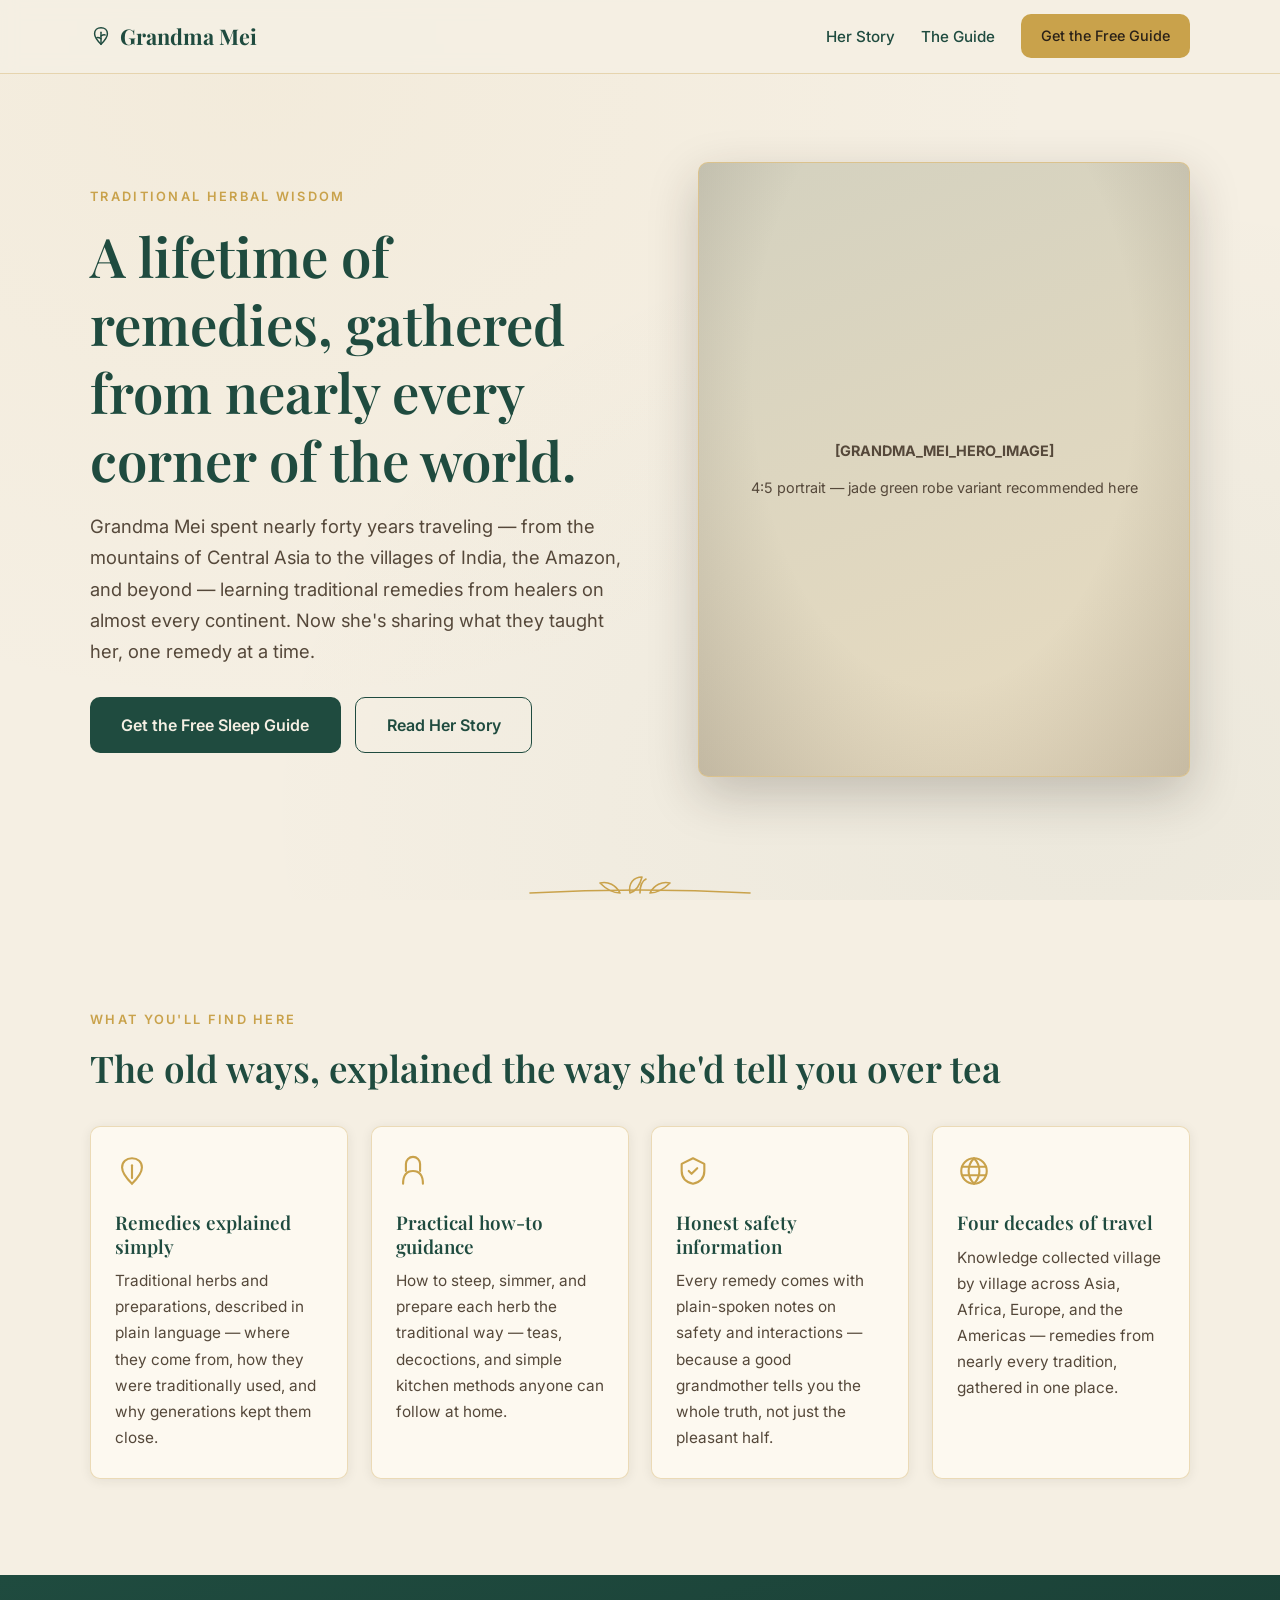
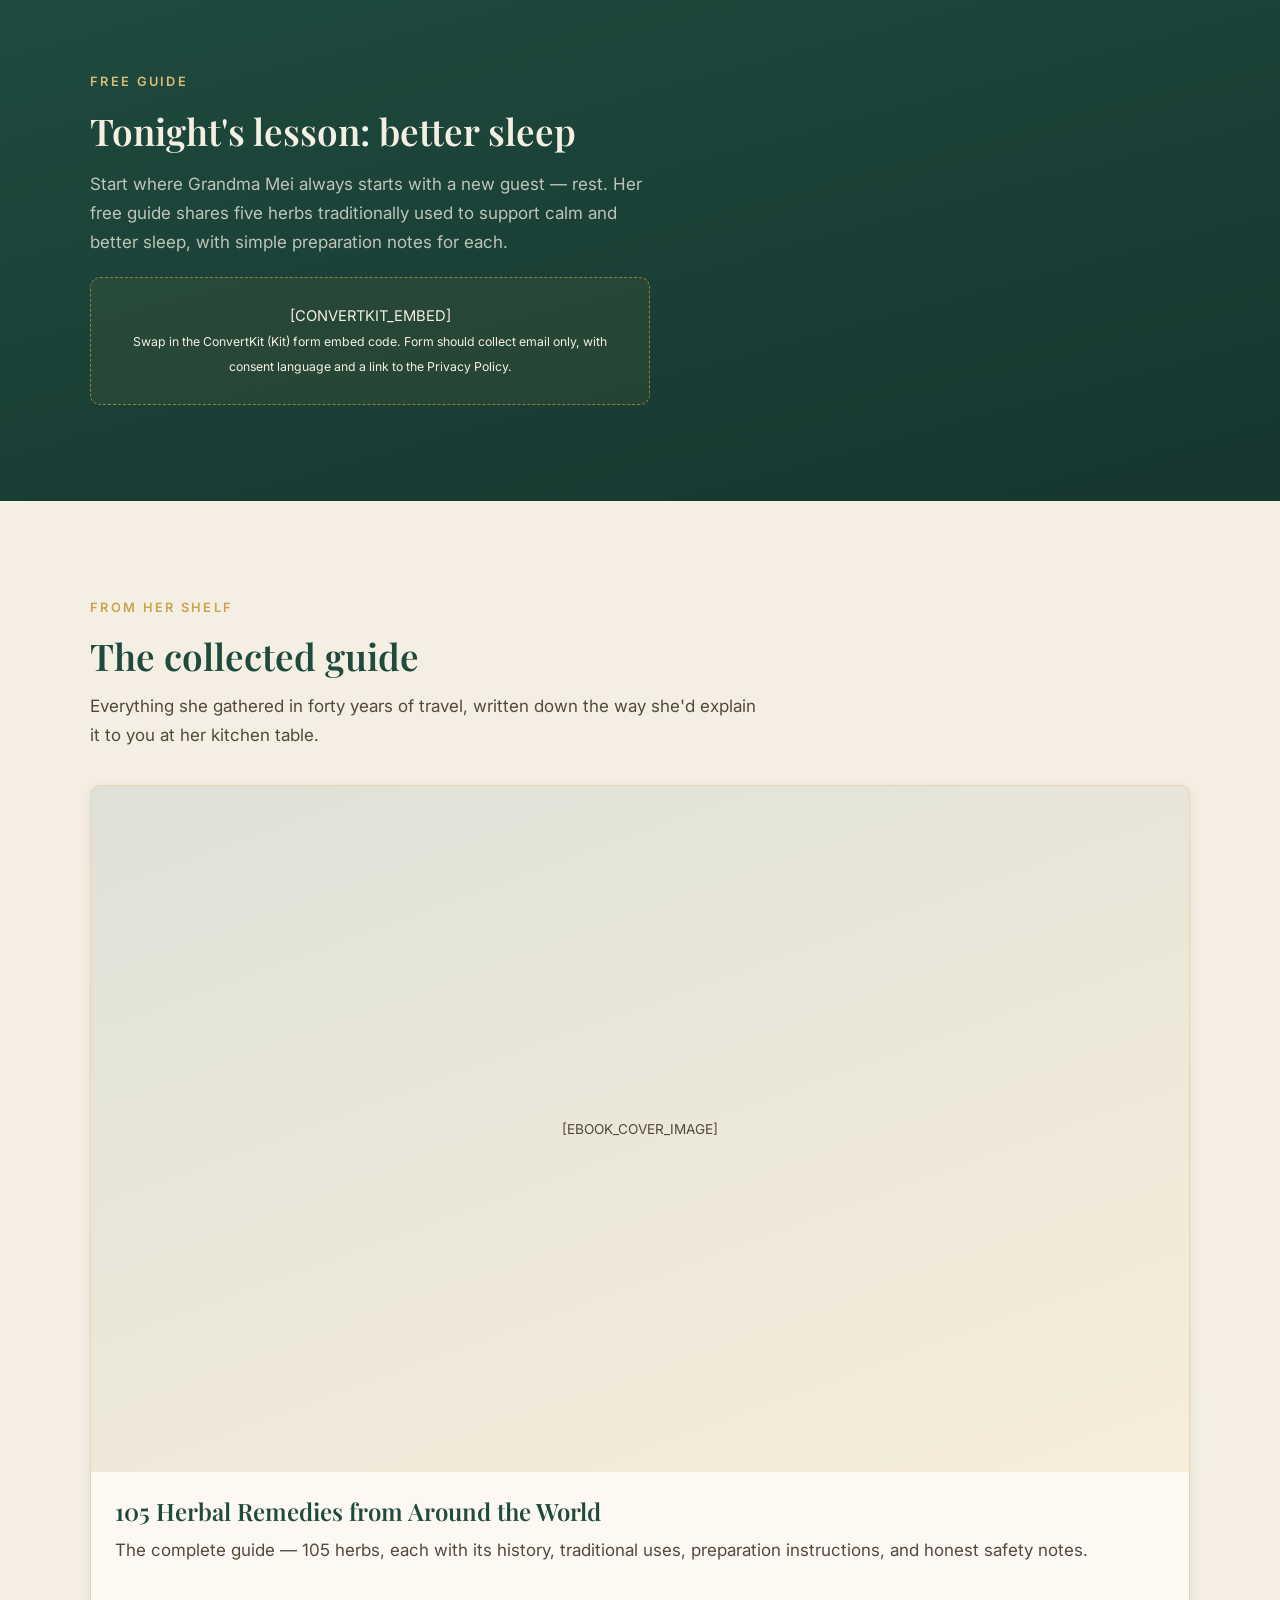
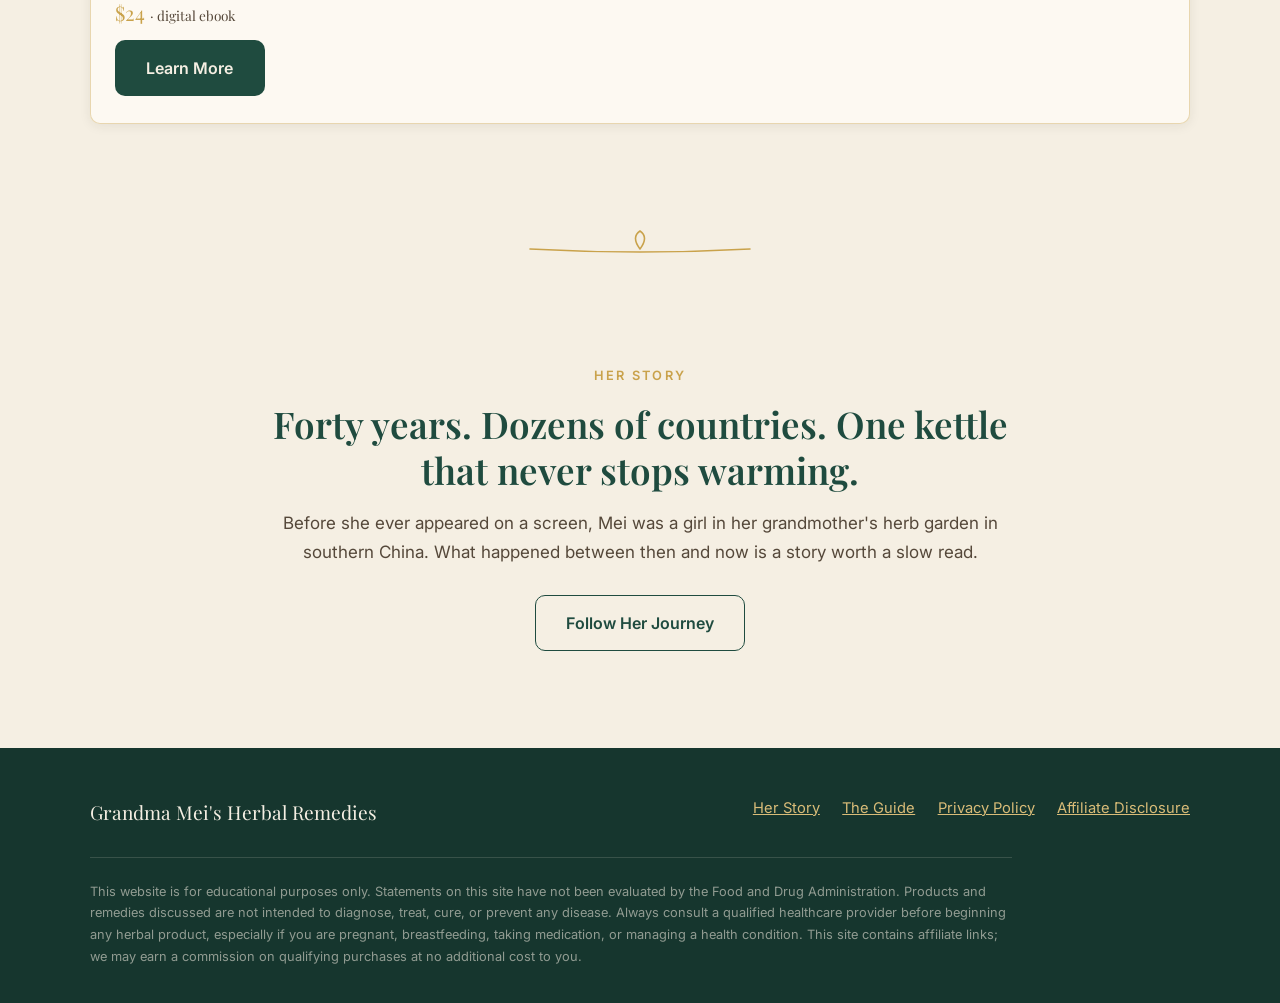
==== index.html @ 730694a0 "Rename INDEX~1.HTM to index.html" ====
<!DOCTYPE html>
<html lang="en">
<head>
  <meta charset="UTF-8">
  <meta name="viewport" content="width=device-width, initial-scale=1.0">
  <title>Grandma Mei's Herbal Remedies — Traditional Remedies, Passed Down Through Generations</title>
  <meta name="description" content="Grandma Mei spent nearly forty years traveling the world learning traditional remedies from healers on almost every continent. Now she's sharing a lifetime of collected wisdom, one remedy at a time.">
  <link rel="preconnect" href="https://fonts.googleapis.com">
  <link rel="preconnect" href="https://fonts.gstatic.com" crossorigin>
  <link href="https://fonts.googleapis.com/css2?family=Playfair+Display:wght@600;700&family=Inter:wght@400;500;600&display=swap" rel="stylesheet">
  <link rel="stylesheet" href="css/styles.css">
</head>
<body>

  <!-- ================= Header ================= -->
  <header class="site-header">
    <div class="container site-header__inner">
      <a href="index.html" class="brand">
        <svg class="brand__leaf" viewBox="0 0 24 24" fill="none" stroke="currentColor" stroke-width="1.6" stroke-linecap="round" aria-hidden="true">
          <path d="M12 21c-4-4-7-7.6-7-11.5C5 5.5 8 3 12 3s7 2.5 7 6.5C19 13.4 16 17 12 21z" fill="none"/>
          <path d="M12 21V8"/>
          <path d="M12 12c1.5-1 3-1.4 4.5-1.2M12 15c-1.5-1-3-1.4-4.5-1.2"/>
        </svg>
        Grandma Mei
      </a>
      <button class="nav-toggle" aria-label="Toggle navigation" aria-expanded="false">
        <span></span><span></span><span></span>
      </button>
      <nav class="site-nav" aria-label="Main navigation">
        <a class="link-underline" href="story.html">Her Story</a>
        <a class="link-underline" href="ebook.html">The Guide</a>
        <!-- Future products slot into this nav as they launch, e.g.:
             <a class="link-underline" href="course.html">The Course</a>
             <a class="link-underline" href="source-guide.html">Where to Find Herbs</a> -->
        <a class="btn btn--gold" href="#free-guide" data-open-modal>Get the Free Guide</a>
      </nav>
    </div>
  </header>

  <main>
    <!-- ================= Hero ================= -->
    <section class="hero">
      <div class="motes" aria-hidden="true"></div>
      <div class="container hero__grid">
        <div>
          <p class="eyebrow reveal">Traditional Herbal Wisdom</p>
          <h1 class="hero__title reveal" style="--reveal-delay: 80ms;">A lifetime of remedies, gathered from nearly every corner of the world.</h1>
          <p class="hero__lede reveal" style="--reveal-delay: 160ms;">Grandma Mei spent nearly forty years traveling — from the mountains of Central Asia to the villages of India, the Amazon, and beyond — learning traditional remedies from healers on almost every continent. Now she's sharing what they taught her, one remedy at a time.</p>
          <div class="hero__ctas reveal" style="--reveal-delay: 240ms;">
            <a class="btn btn--primary" href="#free-guide" data-open-modal>Get the Free Sleep Guide</a>
            <a class="btn btn--outline" href="story.html">Read Her Story</a>
          </div>
        </div>
        <div class="reveal" style="--reveal-delay: 200ms;">
          <div class="steam-scene" style="display:block;">
            <!-- Steam wisps rising from behind the portrait frame -->
            <svg class="steam steam--on-parchment" viewBox="0 0 60 90" aria-hidden="true">
              <path d="M30 85 C 22 70, 38 60, 30 45 C 24 33, 34 25, 30 12"/>
              <path d="M20 85 C 14 72, 27 62, 21 48 C 16 37, 25 28, 21 16"/>
              <path d="M41 85 C 35 71, 47 61, 40 46 C 35 36, 44 27, 40 14"/>
            </svg>
            <div class="portrait-frame">
              <!-- Replace this placeholder div with the real portrait:
                   <img src="images/grandma-mei-hero.jpg"
                        alt="Grandma Mei, an elderly Chinese herbalist in a jade green silk robe, seated in her warmly lit home apothecary surrounded by hanging dried herbs and ceramic jars."
                        width="800" height="1000"> -->
              <div class="portrait-placeholder">
                <strong>[GRANDMA_MEI_HERO_IMAGE]</strong>
                <span>4:5 portrait — jade green robe variant recommended here</span>
              </div>
            </div>
          </div>
        </div>
      </div>
    </section>

    <!-- Botanical divider (self-drawing sprig) -->
    <div class="divider reveal" data-draw aria-hidden="true">
      <svg viewBox="0 0 240 40">
        <path d="M10 20 Q 120 14, 230 20"/>
        <path d="M100 20 C 96 12, 88 8, 80 10 C 86 16, 92 20, 100 20 M110 20 C 108 10, 114 4, 122 4 C 120 12, 116 18, 110 20 M130 20 C 134 12, 142 8, 150 10 C 144 16, 138 20, 130 20"/>
        <path d="M120 20 C 120 14, 122 8, 126 6"/>
      </svg>
    </div>

    <!-- ================= What you'll find here ================= -->
    <section>
      <div class="container">
        <p class="eyebrow reveal">What You'll Find Here</p>
        <h2 class="reveal">The old ways, explained the way she'd tell you over tea</h2>
        <div class="card-grid">
          <div class="card reveal">
            <svg class="card__icon" viewBox="0 0 24 24" fill="none" stroke="currentColor" stroke-width="1.5" stroke-linecap="round" aria-hidden="true"><path d="M12 21c-4-4-7-7.6-7-11.5C5 5.5 8 3 12 3s7 2.5 7 6.5C19 13.4 16 17 12 21z"/><path d="M12 17V8"/></svg>
            <h3>Remedies explained simply</h3>
            <p>Traditional herbs and preparations, described in plain language — where they come from, how they were traditionally used, and why generations kept them close.</p>
          </div>
          <div class="card reveal" style="--reveal-delay: 100ms;">
            <svg class="card__icon" viewBox="0 0 24 24" fill="none" stroke="currentColor" stroke-width="1.5" stroke-linecap="round" stroke-linejoin="round" aria-hidden="true"><path d="M5 21c0-6 2-9 7-9s7 3 7 9"/><path d="M7 12V7a5 5 0 0 1 10 0v5"/></svg>
            <h3>Practical how-to guidance</h3>
            <p>How to steep, simmer, and prepare each herb the traditional way — teas, decoctions, and simple kitchen methods anyone can follow at home.</p>
          </div>
          <div class="card reveal" style="--reveal-delay: 200ms;">
            <svg class="card__icon" viewBox="0 0 24 24" fill="none" stroke="currentColor" stroke-width="1.5" stroke-linecap="round" stroke-linejoin="round" aria-hidden="true"><path d="M12 3l8 4v5c0 5-3.5 8-8 9-4.5-1-8-4-8-9V7z"/><path d="M9 12l2 2 4-4"/></svg>
            <h3>Honest safety information</h3>
            <p>Every remedy comes with plain-spoken notes on safety and interactions — because a good grandmother tells you the whole truth, not just the pleasant half.</p>
          </div>
          <div class="card reveal" style="--reveal-delay: 300ms;">
            <svg class="card__icon" viewBox="0 0 24 24" fill="none" stroke="currentColor" stroke-width="1.5" stroke-linecap="round" stroke-linejoin="round" aria-hidden="true"><circle cx="12" cy="12" r="9"/><path d="M3.6 9h16.8M3.6 15h16.8M12 3c2.5 2.6 3.8 5.7 3.8 9S14.5 18.4 12 21c-2.5-2.6-3.8-5.7-3.8-9S9.5 5.6 12 3z"/></svg>
            <h3>Four decades of travel</h3>
            <p>Knowledge collected village by village across Asia, Africa, Europe, and the Americas — remedies from nearly every tradition, gathered in one place.</p>
          </div>
        </div>
      </div>
    </section>

    <!-- ================= Email capture (jade band) ================= -->
    <section class="band" id="free-guide">
      <div class="container">
        <div class="email-capture">
          <p class="eyebrow reveal">Free Guide</p>
          <h2 class="reveal">Tonight's lesson: better sleep</h2>
          <p class="muted reveal" style="--reveal-delay: 100ms; margin-top: 1rem;">Start where Grandma Mei always starts with a new guest — rest. Her free guide shares five herbs traditionally used to support calm and better sleep, with simple preparation notes for each.</p>
          <!-- ConvertKit form embed goes here once the Kit account is live -->
          <div class="embed-placeholder reveal" style="--reveal-delay: 180ms;">
            [CONVERTKIT_EMBED]<br>
            <small>Swap in the ConvertKit (Kit) form embed code. Form should collect email only, with consent language and a link to the Privacy Policy.</small>
          </div>
        </div>
      </div>
    </section>

    <!-- ================= From her shelf (products — catalog-ready) ================= -->
    <section>
      <div class="container">
        <p class="eyebrow reveal">From Her Shelf</p>
        <h2 class="reveal">The collected guide</h2>
        <p class="muted reveal" style="--reveal-delay: 100ms; max-width: 40em; margin-top: 0.8rem;">Everything she gathered in forty years of travel, written down the way she'd explain it to you at her kitchen table.</p>

        <!-- The product grid is intentionally built to grow: duplicate a
             .product-card for each future product (course, starter kit,
             membership) and it will lay itself out automatically. -->
        <div class="product-grid">
          <article class="product-card reveal">
            <div class="product-card__media">[EBOOK_COVER_IMAGE]</div>
            <div class="product-card__body">
              <h3>105 Herbal Remedies from Around the World</h3>
              <p class="muted">The complete guide — 105 herbs, each with its history, traditional uses, preparation instructions, and honest safety notes.</p>
              <p class="product-card__price">$24 <span class="muted" style="font-size:0.85rem;">· digital ebook</span></p>
              <a class="btn btn--primary" href="ebook.html">Learn More</a>
            </div>
          </article>

          <!-- Template for future products — uncomment and edit when ready:
          <article class="product-card reveal">
            <div class="product-card__media">[PRODUCT_IMAGE]</div>
            <div class="product-card__body">
              <span class="product-card__badge">Coming Soon</span>
              <h3>Product name</h3>
              <p class="muted">One-sentence description.</p>
              <p class="product-card__price">$0</p>
              <a class="btn btn--primary" href="#">Learn More</a>
            </div>
          </article>
          -->
        </div>
      </div>
    </section>

    <!-- Botanical divider -->
    <div class="divider reveal" data-draw aria-hidden="true">
      <svg viewBox="0 0 240 40">
        <path d="M10 20 Q 120 26, 230 20"/>
        <path d="M120 20 C 114 12, 114 6, 120 2 C 126 6, 126 12, 120 20"/>
      </svg>
    </div>

    <!-- ================= Story teaser ================= -->
    <section>
      <div class="container" style="text-align:center; max-width: 44em;">
        <p class="eyebrow reveal">Her Story</p>
        <h2 class="reveal">Forty years. Dozens of countries. One kettle that never stops warming.</h2>
        <p class="muted reveal" style="--reveal-delay: 100ms; margin-top: 1rem;">Before she ever appeared on a screen, Mei was a girl in her grandmother's herb garden in southern China. What happened between then and now is a story worth a slow read.</p>
        <div class="reveal" style="--reveal-delay: 200ms; margin-top: 1.8rem;">
          <a class="btn btn--outline" href="story.html">Follow Her Journey</a>
        </div>
      </div>
    </section>
  </main>

  <!-- ================= Footer ================= -->
  <footer class="site-footer">
    <div class="container">
      <div class="site-footer__grid">
        <div class="site-footer__brand">Grandma Mei's Herbal Remedies</div>
        <nav class="site-footer__links" aria-label="Footer navigation">
          <a href="story.html">Her Story</a>
          <a href="ebook.html">The Guide</a>
          <a href="privacy.html">Privacy Policy</a>
          <a href="privacy.html#affiliate-disclosure">Affiliate Disclosure</a>
        </nav>
      </div>
      <p class="site-footer__disclaimer">This website is for educational purposes only. Statements on this site have not been evaluated by the Food and Drug Administration. Products and remedies discussed are not intended to diagnose, treat, cure, or prevent any disease. Always consult a qualified healthcare provider before beginning any herbal product, especially if you are pregnant, breastfeeding, taking medication, or managing a health condition. This site contains affiliate links; we may earn a commission on qualifying purchases at no additional cost to you.</p>
    </div>
  </footer>

  <!-- ================= First-visit email modal (soft gate, dismissible) ================= -->
  <div class="modal-overlay" id="email-modal" role="dialog" aria-modal="true" aria-labelledby="modal-title" aria-hidden="true">
    <div class="modal">
      <button class="modal__close" aria-label="Close">&times;</button>
      <svg class="modal__leaf" viewBox="0 0 24 24" fill="none" stroke="currentColor" stroke-width="1.4" stroke-linecap="round" aria-hidden="true">
        <path d="M12 21c-4-4-7-7.6-7-11.5C5 5.5 8 3 12 3s7 2.5 7 6.5C19 13.4 16 17 12 21z"/><path d="M12 17V8"/>
      </svg>
      <h2 id="modal-title">A small gift before you look around</h2>
      <p>Grandma Mei's free guide — five herbs traditionally used to support calm and better sleep, with simple preparation notes for each. Where should she send it?</p>
      <div class="embed-placeholder">
        [CONVERTKIT_EMBED]<br>
        <small>Same ConvertKit form embed as the inline section.</small>
      </div>
    </div>
  </div>

  <script src="js/main.js" defer></script>
</body>
</html>
---- css/styles.css ----
/* ==========================================================================
   Grandma Mei's Herbal Remedies — Design System
   Palette: deep jade / antique gold / warm parchment / warm ink / burgundy
   ========================================================================== */

:root {
  --jade: #1F4B3F;
  --jade-dark: #16362E;
  --jade-light: #2E6353;
  --gold: #C9A24B;
  --gold-soft: #D9BC78;
  --parchment: #F5EFE3;
  --parchment-deep: #EDE4D1;
  --ink: #2A2118;
  --ink-soft: #55483A;
  --burgundy: #6E2A2A;

  --font-serif: 'Playfair Display', Georgia, 'Times New Roman', serif;
  --font-sans: 'Inter', -apple-system, BlinkMacSystemFont, 'Segoe UI', sans-serif;

  --shadow-soft: 0 2px 12px rgba(42, 33, 24, 0.08);
  --shadow-lift: 0 10px 30px rgba(42, 33, 24, 0.14), 0 0 24px rgba(201, 162, 75, 0.18);
  --radius: 10px;
  --transition: 320ms cubic-bezier(0.25, 0.6, 0.3, 1);
}

/* ---------- Reset & base ---------- */
*, *::before, *::after { box-sizing: border-box; margin: 0; padding: 0; }

html { scroll-behavior: smooth; }

body {
  font-family: var(--font-sans);
  font-size: 1.0625rem;
  line-height: 1.7;
  color: var(--ink);
  background-color: var(--parchment);
  background-image:
    radial-gradient(ellipse at 20% 10%, rgba(201, 162, 75, 0.05), transparent 55%),
    radial-gradient(ellipse at 85% 90%, rgba(31, 75, 63, 0.045), transparent 55%);
  background-attachment: fixed;
  -webkit-font-smoothing: antialiased;
}

img { max-width: 100%; display: block; }

h1, h2, h3, h4 {
  font-family: var(--font-serif);
  font-weight: 600;
  line-height: 1.25;
  color: var(--jade);
}

h1 { font-size: clamp(2.1rem, 5.5vw, 3.4rem); }
h2 { font-size: clamp(1.6rem, 4vw, 2.3rem); }
h3 { font-size: clamp(1.25rem, 3vw, 1.5rem); }

p + p { margin-top: 1.1em; }

a { color: var(--jade); }

/* Slow-drawing gold underline on text links */
.link-underline {
  position: relative;
  text-decoration: none;
  color: var(--jade);
}
.link-underline::after {
  content: '';
  position: absolute;
  left: 0; bottom: -2px;
  width: 100%; height: 1.5px;
  background: var(--gold);
  transform: scaleX(0);
  transform-origin: left center;
  transition: transform 450ms cubic-bezier(0.25, 0.6, 0.3, 1);
}
.link-underline:hover::after,
.link-underline:focus-visible::after { transform: scaleX(1); }

.container {
  width: min(1100px, 92%);
  margin-inline: auto;
}
.container--narrow { width: min(760px, 92%); }

section { padding: clamp(3.5rem, 8vw, 6rem) 0; }

.eyebrow {
  font-family: var(--font-sans);
  font-size: 0.8rem;
  font-weight: 600;
  letter-spacing: 0.18em;
  text-transform: uppercase;
  color: var(--gold);
  margin-bottom: 0.9rem;
}

.muted { color: var(--ink-soft); }

/* ---------- Buttons ---------- */
.btn {
  display: inline-block;
  font-family: var(--font-sans);
  font-weight: 600;
  font-size: 1rem;
  padding: 0.85rem 1.9rem;
  border-radius: var(--radius);
  border: 1.5px solid transparent;
  cursor: pointer;
  text-decoration: none;
  text-align: center;
  transition: transform var(--transition), box-shadow var(--transition),
              background-color var(--transition), color var(--transition);
}
.btn:hover, .btn:focus-visible {
  transform: translateY(-3px);
  box-shadow: var(--shadow-lift);
}
.btn:active { transform: translateY(-1px); }

.btn--primary { background: var(--jade); color: var(--parchment); }
.btn--primary:hover { background: var(--jade-light); }

.btn--gold { background: var(--gold); color: var(--ink); }
.btn--gold:hover { background: var(--gold-soft); }

.btn--outline {
  background: transparent;
  color: var(--jade);
  border-color: var(--jade);
}
.btn--outline:hover { background: rgba(31, 75, 63, 0.06); }

/* ---------- Header / nav ---------- */
.site-header {
  position: sticky;
  top: 0;
  z-index: 50;
  background: rgba(245, 239, 227, 0.92);
  backdrop-filter: blur(8px);
  border-bottom: 1px solid rgba(201, 162, 75, 0.35);
}
.site-header__inner {
  display: flex;
  align-items: center;
  justify-content: space-between;
  padding: 0.9rem 0;
}
.brand {
  font-family: var(--font-serif);
  font-size: 1.35rem;
  font-weight: 700;
  color: var(--jade);
  text-decoration: none;
  display: flex;
  align-items: center;
  gap: 0.5rem;
}
.brand__leaf { width: 22px; height: 22px; flex: none; }

.site-nav { display: flex; gap: 1.6rem; align-items: center; }
.site-nav a {
  font-size: 0.95rem;
  font-weight: 500;
}
.site-nav .btn { padding: 0.55rem 1.2rem; font-size: 0.9rem; }

/* Mobile nav */
.nav-toggle {
  display: none;
  background: none;
  border: none;
  cursor: pointer;
  padding: 0.4rem;
}
.nav-toggle span {
  display: block;
  width: 24px; height: 2px;
  background: var(--jade);
  margin: 5px 0;
  transition: transform 250ms ease, opacity 250ms ease;
}

@media (max-width: 720px) {
  .nav-toggle { display: block; }
  .site-nav {
    position: absolute;
    top: 100%; left: 0; right: 0;
    flex-direction: column;
    gap: 1.1rem;
    background: var(--parchment);
    border-bottom: 1px solid rgba(201, 162, 75, 0.35);
    padding: 1.4rem 0 1.8rem;
    display: none;
  }
  .site-nav.is-open { display: flex; }
  .nav-toggle[aria-expanded="true"] span:nth-child(1) { transform: translateY(7px) rotate(45deg); }
  .nav-toggle[aria-expanded="true"] span:nth-child(2) { opacity: 0; }
  .nav-toggle[aria-expanded="true"] span:nth-child(3) { transform: translateY(-7px) rotate(-45deg); }
}

/* ---------- Hero ---------- */
.hero {
  position: relative;
  overflow: hidden;
  padding: clamp(3rem, 7vw, 5.5rem) 0;
}
.hero__grid {
  display: grid;
  grid-template-columns: 1.05fr 0.95fr;
  gap: clamp(2rem, 5vw, 4rem);
  align-items: center;
}
@media (max-width: 820px) {
  .hero__grid { grid-template-columns: 1fr; }
}
.hero__title { margin-bottom: 1.1rem; }
.hero__lede {
  font-size: 1.15rem;
  color: var(--ink-soft);
  margin-bottom: 1.8rem;
  max-width: 34em;
}
.hero__ctas { display: flex; flex-wrap: wrap; gap: 0.9rem; }

/* Portrait frame */
.portrait-frame {
  position: relative;
  border-radius: var(--radius);
  overflow: hidden;
  box-shadow: 0 18px 50px rgba(42, 33, 24, 0.22);
  border: 1px solid rgba(201, 162, 75, 0.5);
  background: var(--parchment-deep);
  aspect-ratio: 4 / 5;
}
.portrait-frame::after {
  content: '';
  position: absolute; inset: 0;
  background: radial-gradient(ellipse at 50% 35%, transparent 55%, rgba(42, 33, 24, 0.18));
  pointer-events: none;
}
.portrait-placeholder {
  position: absolute; inset: 0;
  display: flex;
  flex-direction: column;
  align-items: center;
  justify-content: center;
  gap: 0.8rem;
  color: var(--ink-soft);
  font-size: 0.9rem;
  text-align: center;
  padding: 1.5rem;
  background:
    linear-gradient(160deg, rgba(31, 75, 63, 0.12), rgba(201, 162, 75, 0.12));
}

/* ---------- Ambient dust motes (hero) ---------- */
.motes {
  position: absolute; inset: 0;
  pointer-events: none;
  overflow: hidden;
}
.mote {
  position: absolute;
  bottom: -12px;
  width: 5px; height: 5px;
  border-radius: 50%;
  background: radial-gradient(circle, rgba(217, 188, 120, 0.85), rgba(217, 188, 120, 0));
  opacity: 0;
  animation: mote-drift linear infinite;
}
@keyframes mote-drift {
  0%   { transform: translate(0, 0) scale(0.8); opacity: 0; }
  12%  { opacity: 0.55; }
  85%  { opacity: 0.3; }
  100% { transform: translate(var(--drift-x, 30px), -110vh) scale(1.15); opacity: 0; }
}

/* ---------- Steam animation ---------- */
.steam-scene { position: relative; display: inline-block; }
.steam {
  position: absolute;
  left: 50%;
  bottom: 92%;
  transform: translateX(-50%);
  width: 60px; height: 90px;
  pointer-events: none;
}
.steam path {
  fill: none;
  stroke-width: 7;
  stroke-linecap: round;
  opacity: 0;
  animation: steam-rise 5s ease-in-out infinite;
}
.steam--on-parchment path { stroke: rgba(85, 72, 58, 0.28); }
.steam--on-jade path { stroke: rgba(245, 239, 227, 0.35); }
.steam path:nth-child(2) { animation-delay: 1.6s; }
.steam path:nth-child(3) { animation-delay: 3.2s; }
@keyframes steam-rise {
  0%   { opacity: 0; transform: translateY(14px) scaleX(1); }
  25%  { opacity: 0.75; }
  60%  { opacity: 0.4; }
  100% { opacity: 0; transform: translateY(-38px) scaleX(1.35); }
}

/* ---------- Botanical self-drawing dividers ---------- */
.divider {
  display: flex;
  justify-content: center;
  padding: 0.5rem 0 0;
}
.divider svg { width: min(240px, 60%); height: auto; overflow: visible; }
.divider path {
  fill: none;
  stroke: var(--gold);
  stroke-width: 1.6;
  stroke-linecap: round;
  stroke-linejoin: round;
}
.divider[data-draw] path {
  stroke-dasharray: var(--path-len, 600);
  stroke-dashoffset: var(--path-len, 600);
}
.divider[data-draw].is-drawn path {
  animation: draw-line 1600ms ease-out forwards;
}
.divider[data-draw].is-drawn path:nth-child(2) { animation-delay: 250ms; }
.divider[data-draw].is-drawn path:nth-child(3) { animation-delay: 480ms; }
@keyframes draw-line { to { stroke-dashoffset: 0; } }

/* ---------- Scroll reveals ---------- */
.reveal {
  opacity: 0;
  transform: translateY(22px);
  transition: opacity 550ms ease-out, transform 550ms ease-out;
  transition-delay: var(--reveal-delay, 0ms);
  will-change: opacity, transform;
}
.reveal.is-visible { opacity: 1; transform: translateY(0); }

/* ---------- Cards ---------- */
.card-grid {
  display: grid;
  grid-template-columns: repeat(auto-fit, minmax(230px, 1fr));
  gap: 1.4rem;
  margin-top: 2.2rem;
}
.card {
  background: rgba(255, 252, 245, 0.75);
  border: 1px solid rgba(201, 162, 75, 0.35);
  border-radius: var(--radius);
  padding: 1.7rem 1.5rem;
  box-shadow: var(--shadow-soft);
  transition: transform var(--transition), box-shadow var(--transition);
}
.card:hover { transform: translateY(-4px); box-shadow: var(--shadow-lift); }
.card h3 { margin-bottom: 0.6rem; font-size: 1.18rem; }
.card p { font-size: 0.96rem; color: var(--ink-soft); }
.card__icon { width: 34px; height: 34px; margin-bottom: 0.9rem; color: var(--gold); }

/* ---------- Product cards (catalog-ready: add more products later) ---------- */
.product-grid {
  display: grid;
  grid-template-columns: repeat(auto-fit, minmax(280px, 1fr));
  gap: 1.6rem;
  margin-top: 2.2rem;
}
.product-card {
  display: flex;
  flex-direction: column;
  background: rgba(255, 252, 245, 0.8);
  border: 1px solid rgba(201, 162, 75, 0.4);
  border-radius: var(--radius);
  overflow: hidden;
  box-shadow: var(--shadow-soft);
  transition: transform var(--transition), box-shadow var(--transition);
}
.product-card:hover { transform: translateY(-4px); box-shadow: var(--shadow-lift); }
.product-card__media {
  aspect-ratio: 16 / 10;
  background: linear-gradient(160deg, rgba(31, 75, 63, 0.14), rgba(201, 162, 75, 0.14));
  display: flex;
  align-items: center;
  justify-content: center;
  color: var(--ink-soft);
  font-size: 0.85rem;
}
.product-card__body { padding: 1.5rem 1.5rem 1.7rem; display: flex; flex-direction: column; gap: 0.6rem; flex: 1; }
.product-card__body .btn { margin-top: auto; align-self: flex-start; }
.product-card__price {
  font-family: var(--font-serif);
  font-size: 1.25rem;
  color: var(--gold);
}
.product-card--soon { opacity: 0.75; }
.product-card__badge {
  align-self: flex-start;
  font-size: 0.72rem;
  font-weight: 600;
  letter-spacing: 0.12em;
  text-transform: uppercase;
  color: var(--burgundy);
  background: rgba(110, 42, 42, 0.09);
  border: 1px solid rgba(110, 42, 42, 0.25);
  border-radius: 99px;
  padding: 0.15rem 0.7rem;
}

/* ---------- Jade band sections ---------- */
.band {
  background: linear-gradient(165deg, var(--jade) 0%, var(--jade-dark) 100%);
  color: var(--parchment);
}
.band h2, .band h3 { color: var(--parchment); }
.band .eyebrow { color: var(--gold-soft); }
.band .muted { color: rgba(245, 239, 227, 0.75); }

/* ---------- Email capture inline ---------- */
.email-capture { max-width: 560px; }
.embed-placeholder {
  border: 1.5px dashed rgba(201, 162, 75, 0.65);
  border-radius: var(--radius);
  padding: 1.6rem;
  text-align: center;
  font-size: 0.92rem;
  color: inherit;
  opacity: 0.85;
  background: rgba(201, 162, 75, 0.07);
  margin-top: 1.3rem;
}

/* ---------- Modal ---------- */
.modal-overlay {
  position: fixed; inset: 0;
  z-index: 100;
  background: rgba(42, 33, 24, 0.55);
  display: flex;
  align-items: center;
  justify-content: center;
  padding: 1.2rem;
  opacity: 0;
  visibility: hidden;
  transition: opacity 320ms ease, visibility 0s linear 320ms;
}
.modal-overlay.is-open {
  opacity: 1;
  visibility: visible;
  transition-delay: 0s;
}
.modal {
  background: var(--parchment);
  border: 1px solid rgba(201, 162, 75, 0.5);
  border-radius: var(--radius);
  box-shadow: 0 24px 70px rgba(42, 33, 24, 0.35);
  max-width: 460px;
  width: 100%;
  padding: 2.4rem 2.2rem 2.2rem;
  position: relative;
  text-align: center;
  transform: scale(0.94) translateY(10px);
  transition: transform 340ms cubic-bezier(0.25, 0.6, 0.3, 1);
}
.modal-overlay.is-open .modal { transform: scale(1) translateY(0); }
.modal h2 { font-size: 1.55rem; margin-bottom: 0.7rem; }
.modal p { font-size: 0.98rem; color: var(--ink-soft); }
.modal__close {
  position: absolute;
  top: 0.8rem; right: 0.9rem;
  background: none;
  border: none;
  font-size: 1.5rem;
  line-height: 1;
  color: var(--ink-soft);
  cursor: pointer;
  padding: 0.3rem;
  transition: color var(--transition), transform var(--transition);
}
.modal__close:hover { color: var(--burgundy); transform: rotate(90deg); }
.modal__leaf { width: 38px; height: 38px; margin: 0 auto 0.9rem; color: var(--gold); }

/* ---------- Story page ---------- */
.story-hero {
  text-align: center;
  padding: clamp(3.5rem, 9vw, 6rem) 0 clamp(2rem, 5vw, 3rem);
}
.story-section { padding: clamp(2.6rem, 6vw, 4.2rem) 0; }
.story-section__label {
  display: inline-flex;
  align-items: center;
  gap: 0.55rem;
  font-size: 0.8rem;
  font-weight: 600;
  letter-spacing: 0.16em;
  text-transform: uppercase;
  color: var(--gold);
  margin-bottom: 1.1rem;
}
.story-section__label::before {
  content: '';
  width: 34px; height: 1.5px;
  background: var(--gold);
}
.story-section p {
  font-size: 1.12rem;
  line-height: 1.85;
  color: var(--ink-soft);
}

/* Journey trail — decorative vertical gold line with waypoints (desktop) */
@media (min-width: 900px) {
  .journey { position: relative; }
  .journey::before {
    content: '';
    position: absolute;
    left: 26px;
    top: 2rem; bottom: 2rem;
    width: 1.5px;
    background: linear-gradient(
      to bottom,
      transparent,
      rgba(201, 162, 75, 0.5) 4%,
      rgba(201, 162, 75, 0.5) 96%,
      transparent
    );
  }
  .journey .story-section {
    position: relative;
    padding-left: 72px;
  }
  .journey .story-section::before {
    content: '';
    position: absolute;
    left: 20px;
    top: 3.6rem;
    width: 13px; height: 13px;
    border-radius: 50%;
    background: var(--parchment);
    border: 2.5px solid var(--gold);
    transition: background-color 450ms ease, box-shadow 450ms ease;
  }
  .journey .story-section.is-visible::before {
    background: var(--gold);
    box-shadow: 0 0 12px rgba(201, 162, 75, 0.6);
  }
}

/* ---------- Ebook page ---------- */
.price-tag {
  font-family: var(--font-serif);
  font-size: 2rem;
  color: var(--gold);
}
.excerpt {
  background: rgba(255, 252, 245, 0.8);
  border-left: 3px solid var(--gold);
  border-radius: 0 var(--radius) var(--radius) 0;
  padding: 1.8rem 2rem;
  box-shadow: var(--shadow-soft);
  font-size: 0.98rem;
}
.excerpt h3 { font-size: 1.3rem; }
.excerpt h4 {
  font-family: var(--font-sans);
  font-size: 0.8rem;
  letter-spacing: 0.14em;
  text-transform: uppercase;
  color: var(--gold);
  margin: 1.2rem 0 0.3rem;
}
.checklist { list-style: none; margin-top: 1.4rem; }
.checklist li {
  position: relative;
  padding-left: 2rem;
  margin-bottom: 0.85rem;
  color: var(--ink-soft);
}
.checklist li::before {
  content: '';
  position: absolute;
  left: 0; top: 0.42em;
  width: 16px; height: 16px;
  background: var(--gold);
  -webkit-mask: url("data:image/svg+xml,%3Csvg xmlns='http://www.w3.org/2000/svg' viewBox='0 0 24 24' fill='none' stroke='black' stroke-width='3' stroke-linecap='round' stroke-linejoin='round'%3E%3Cpath d='M20 6L9 17l-5-5'/%3E%3C/svg%3E") center / contain no-repeat;
  mask: url("data:image/svg+xml,%3Csvg xmlns='http://www.w3.org/2000/svg' viewBox='0 0 24 24' fill='none' stroke='black' stroke-width='3' stroke-linecap='round' stroke-linejoin='round'%3E%3Cpath d='M20 6L9 17l-5-5'/%3E%3C/svg%3E") center / contain no-repeat;
}

/* ---------- Legal page ---------- */
.legal h2 { margin-top: 2.6rem; margin-bottom: 0.8rem; font-size: 1.45rem; }
.legal h3 { margin-top: 1.6rem; margin-bottom: 0.5rem; font-size: 1.1rem; }
.legal p, .legal li { color: var(--ink-soft); font-size: 0.98rem; }
.legal ul { padding-left: 1.4rem; margin: 0.6rem 0 1rem; }
.notice {
  background: rgba(110, 42, 42, 0.07);
  border: 1px solid rgba(110, 42, 42, 0.25);
  border-radius: var(--radius);
  padding: 1.4rem 1.6rem;
  margin: 1.6rem 0;
}
.notice strong { color: var(--burgundy); }

/* ---------- Footer ---------- */
.site-footer {
  background: var(--jade-dark);
  color: rgba(245, 239, 227, 0.8);
  padding: 3rem 0 2.2rem;
  font-size: 0.92rem;
}
.site-footer a { color: var(--gold-soft); }
.site-footer__grid {
  display: flex;
  flex-wrap: wrap;
  justify-content: space-between;
  gap: 1.6rem;
  margin-bottom: 1.8rem;
}
.site-footer__brand {
  font-family: var(--font-serif);
  font-size: 1.2rem;
  color: var(--parchment);
}
.site-footer__links { display: flex; flex-wrap: wrap; gap: 1.4rem; }
.site-footer__disclaimer {
  border-top: 1px solid rgba(245, 239, 227, 0.15);
  padding-top: 1.4rem;
  font-size: 0.8rem;
  color: rgba(245, 239, 227, 0.55);
  max-width: 72em;
}

/* ---------- Reduced motion ---------- */
@media (prefers-reduced-motion: reduce) {
  html { scroll-behavior: auto; }
  *, *::before, *::after {
    animation-duration: 0.01ms !important;
    animation-iteration-count: 1 !important;
    transition-duration: 0.01ms !important;
  }
  .reveal { opacity: 1; transform: none; }
  .mote, .steam { display: none; }
  .divider[data-draw] path { stroke-dasharray: none; stroke-dashoffset: 0; }
}
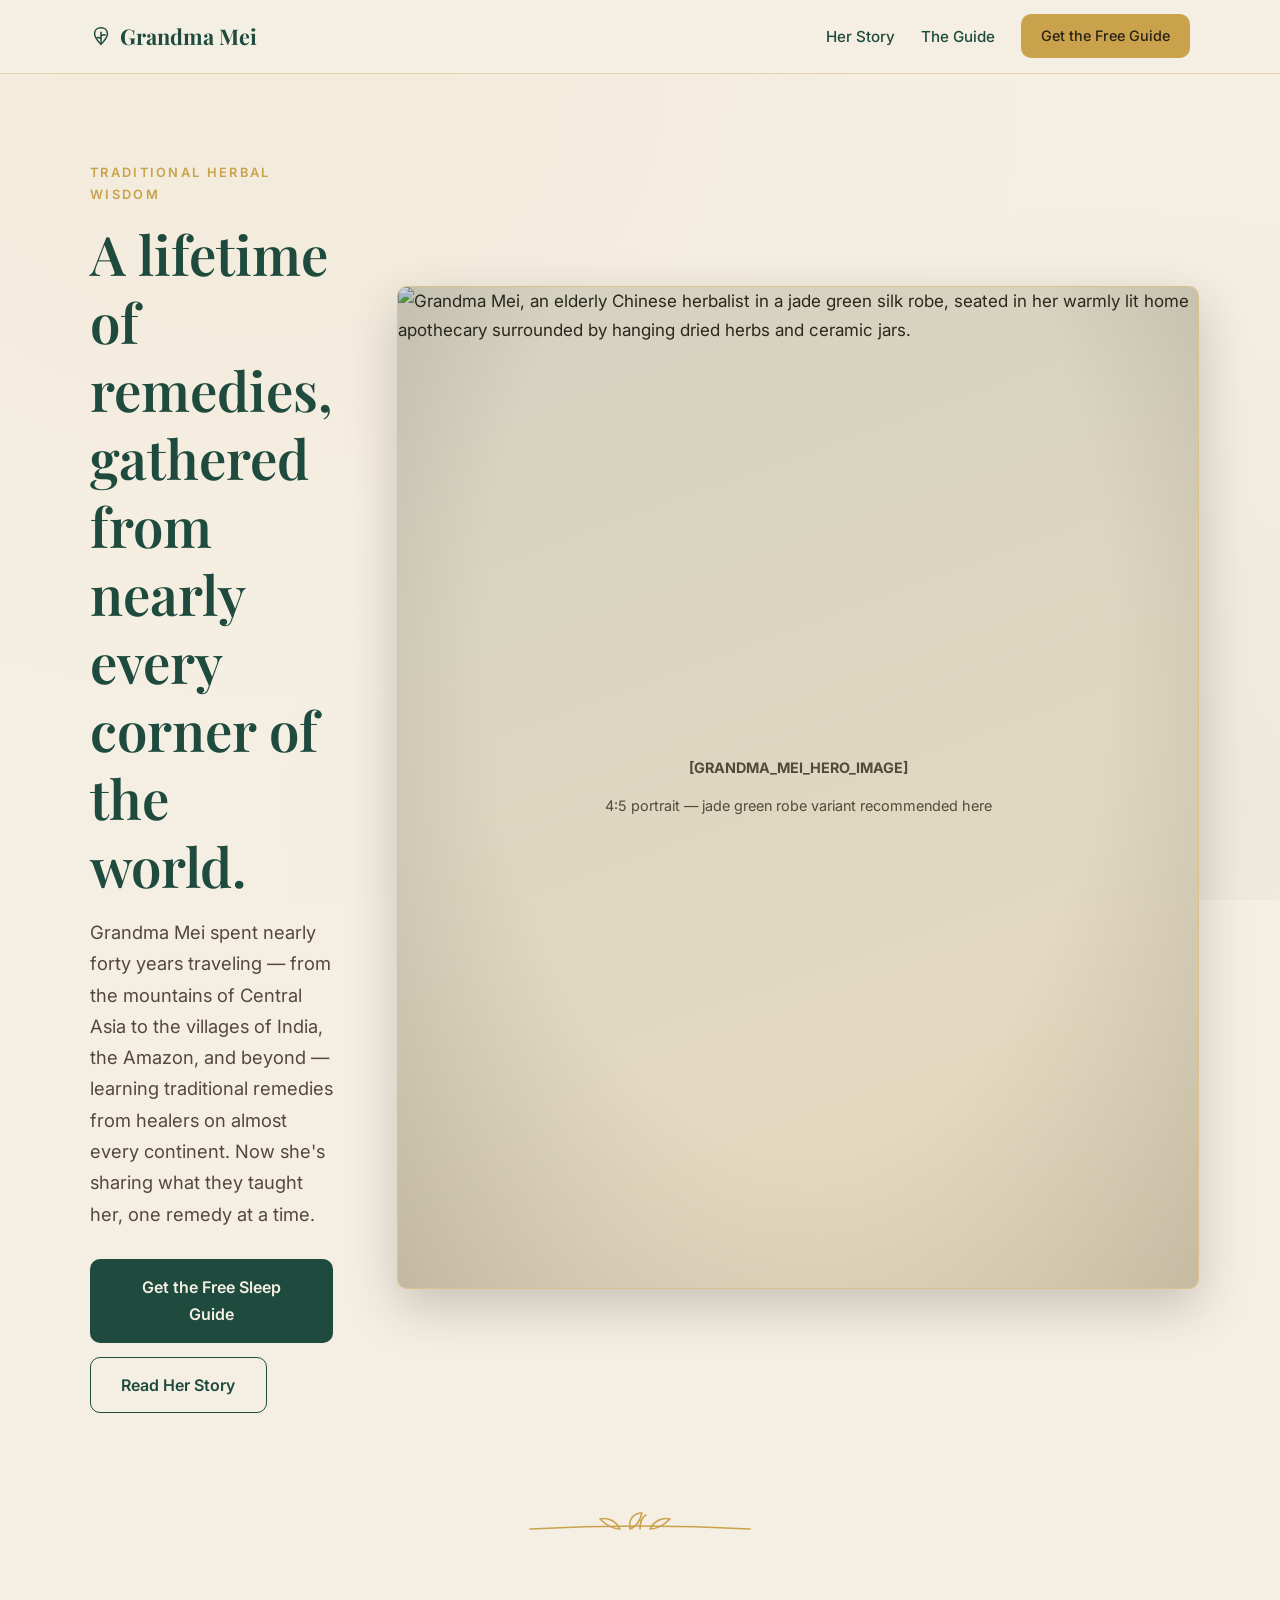
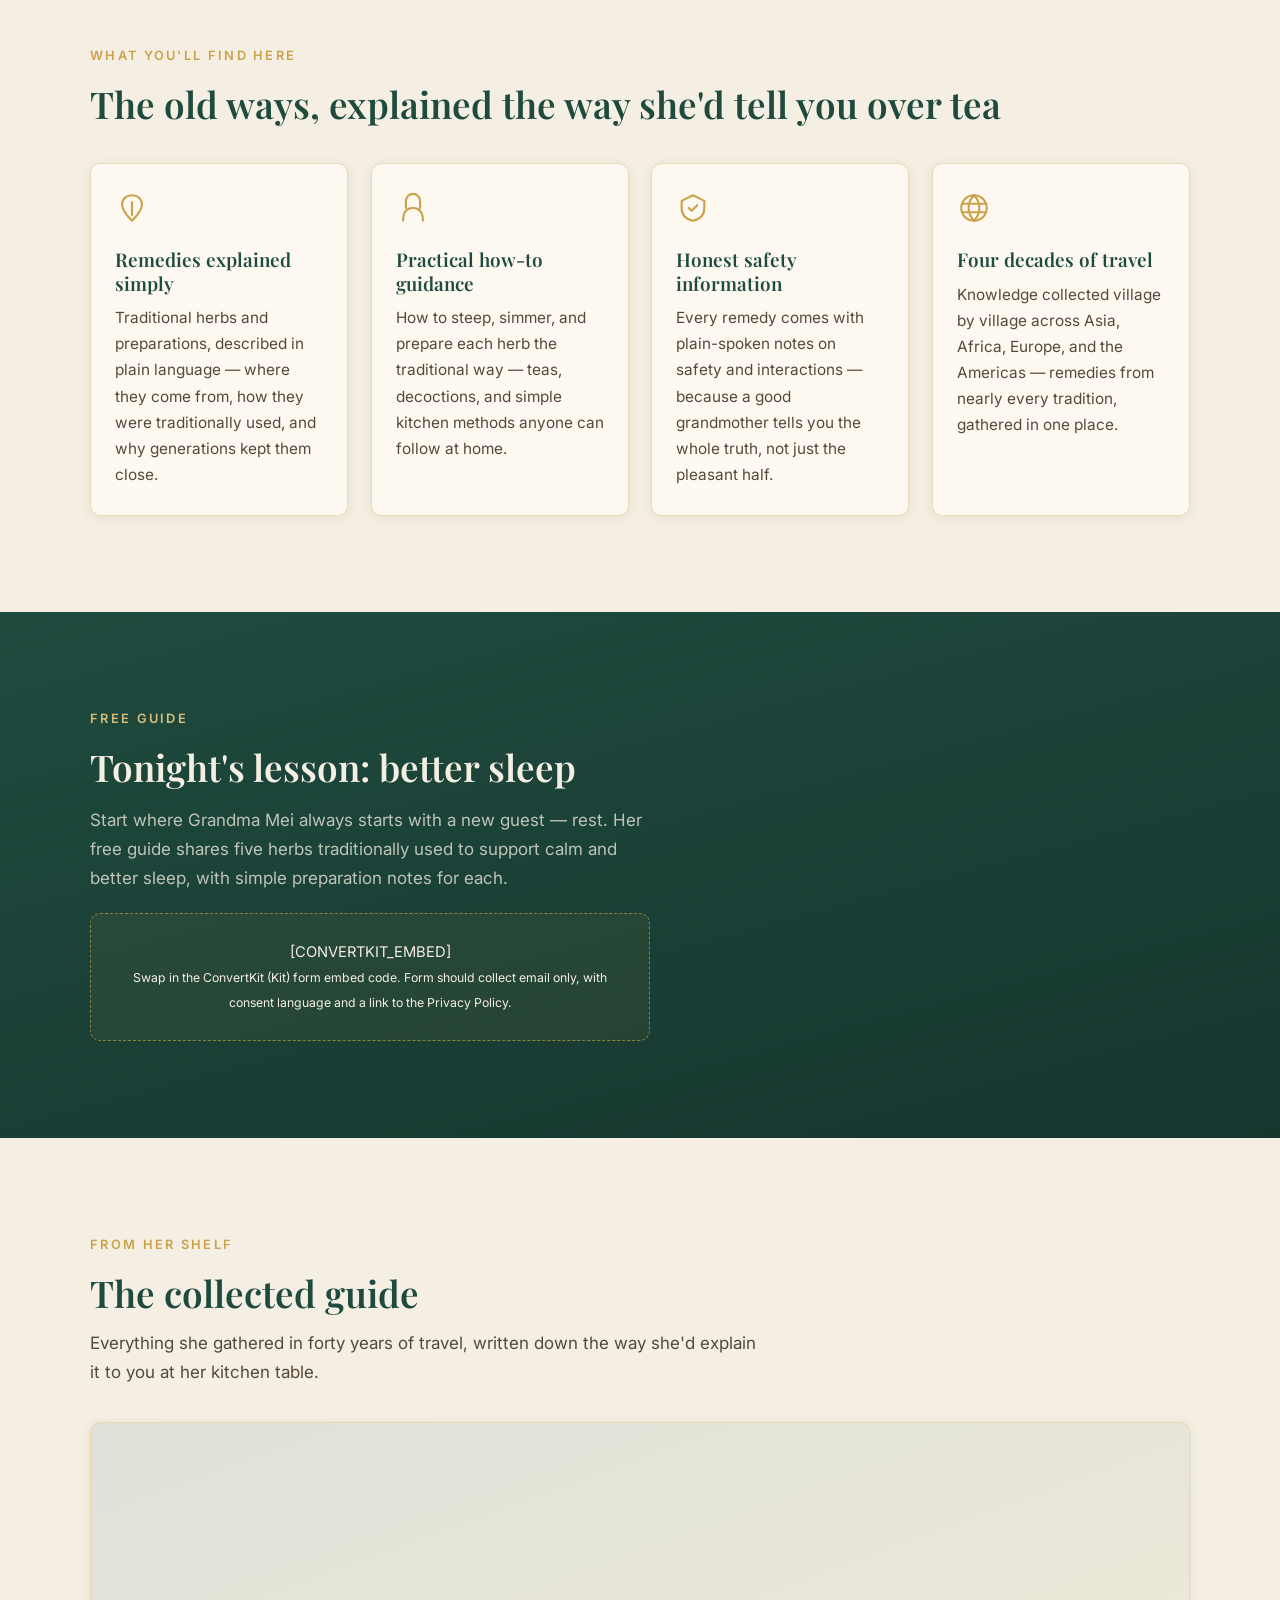
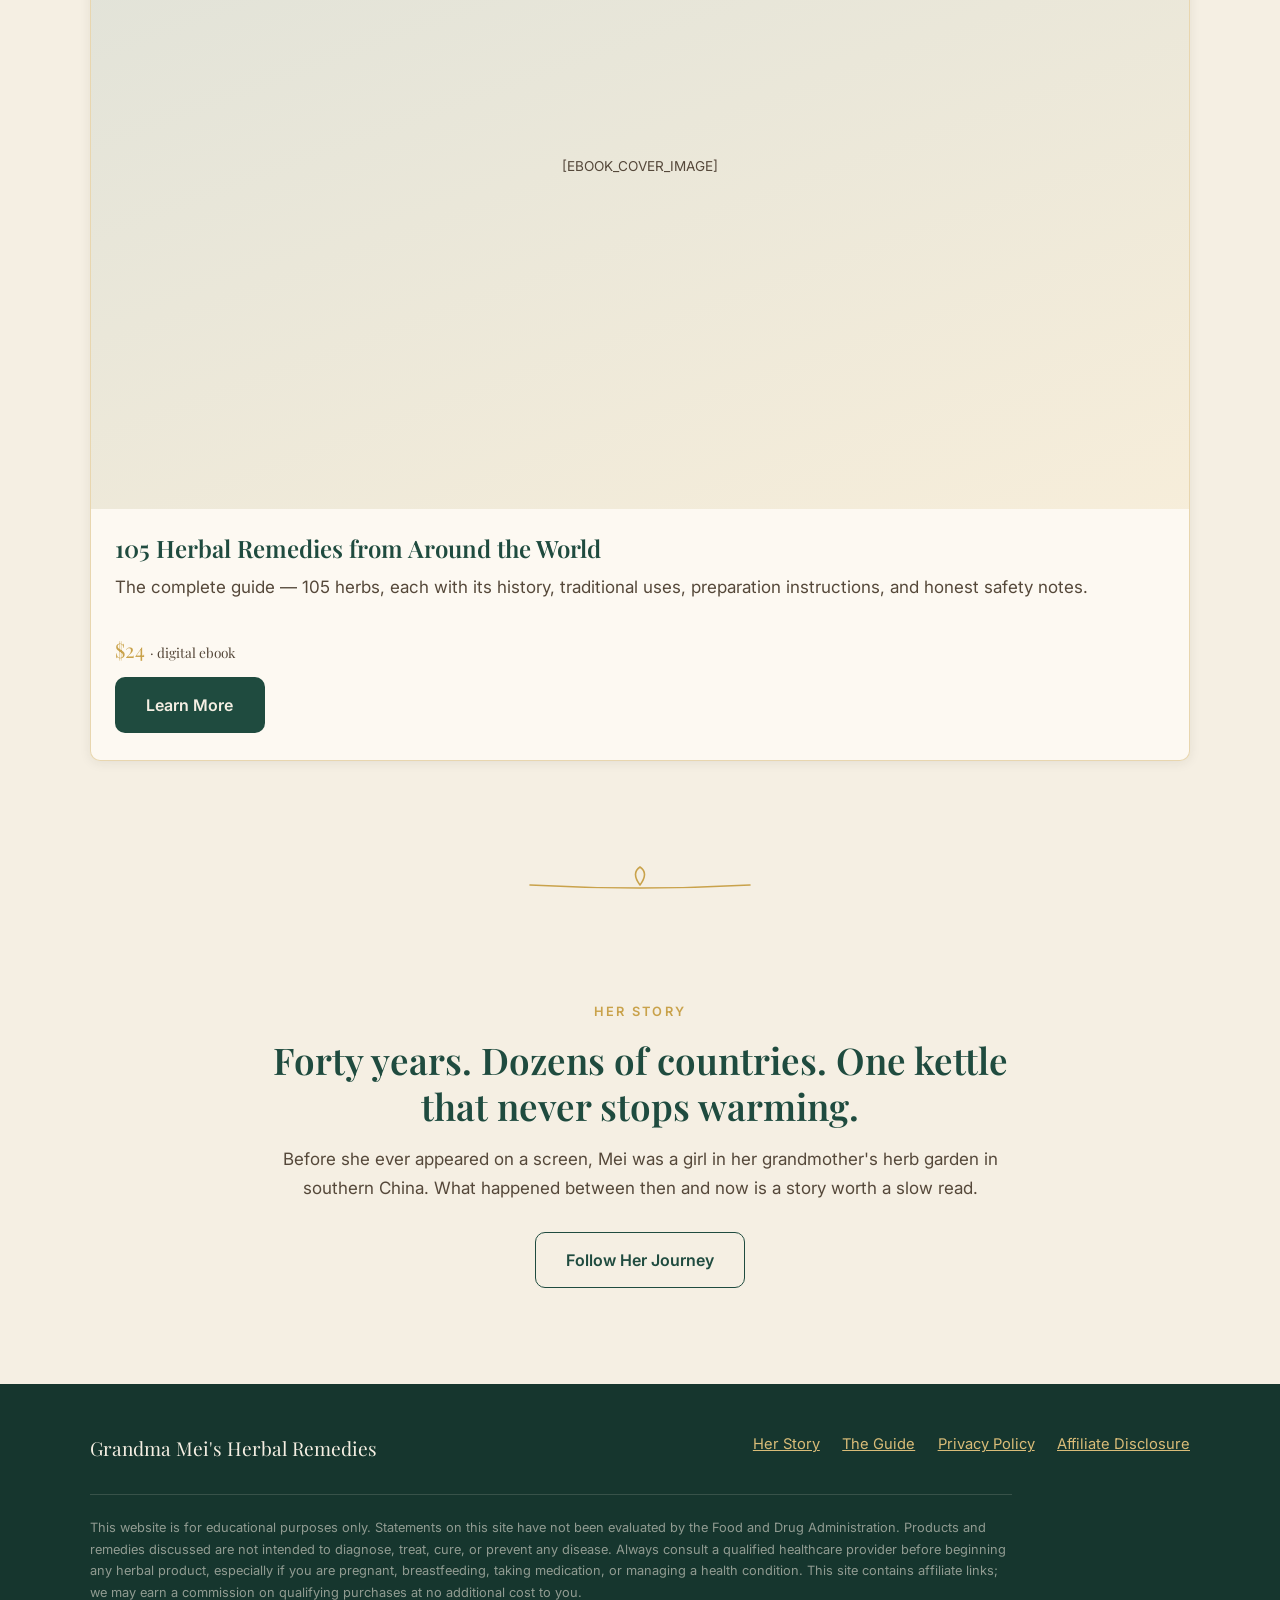
==== commit afbe73bf: "Update index.html" ====
--- a/index.html
+++ b/index.html
@@ -60,8 +60,7 @@
               <path d="M41 85 C 35 71, 47 61, 40 46 C 35 36, 44 27, 40 14"/>
             </svg>
             <div class="portrait-frame">
-              <!-- Replace this placeholder div with the real portrait:
-                   <img src="images/grandma-mei-hero.jpg"
+                   <img src="images/grandmamei.png"
                         alt="Grandma Mei, an elderly Chinese herbalist in a jade green silk robe, seated in her warmly lit home apothecary surrounded by hanging dried herbs and ceramic jars."
                         width="800" height="1000"> -->
               <div class="portrait-placeholder">
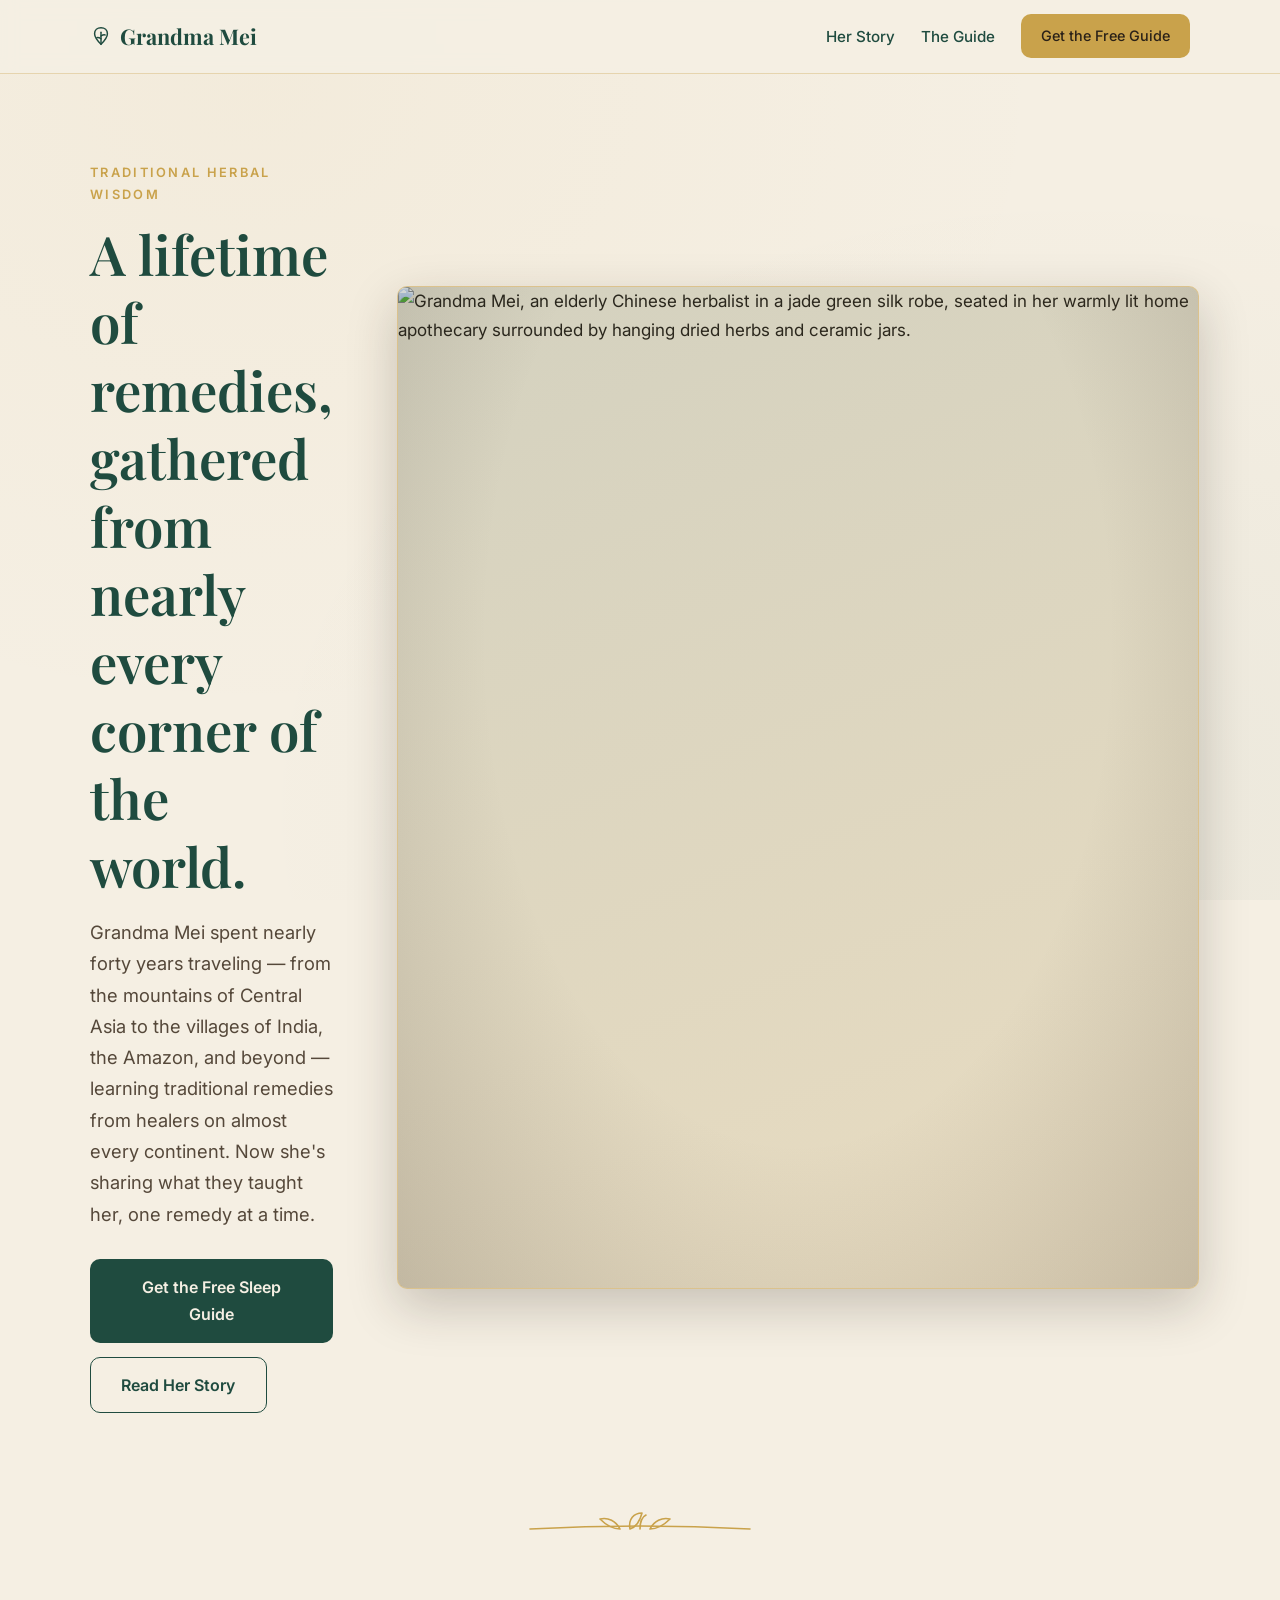
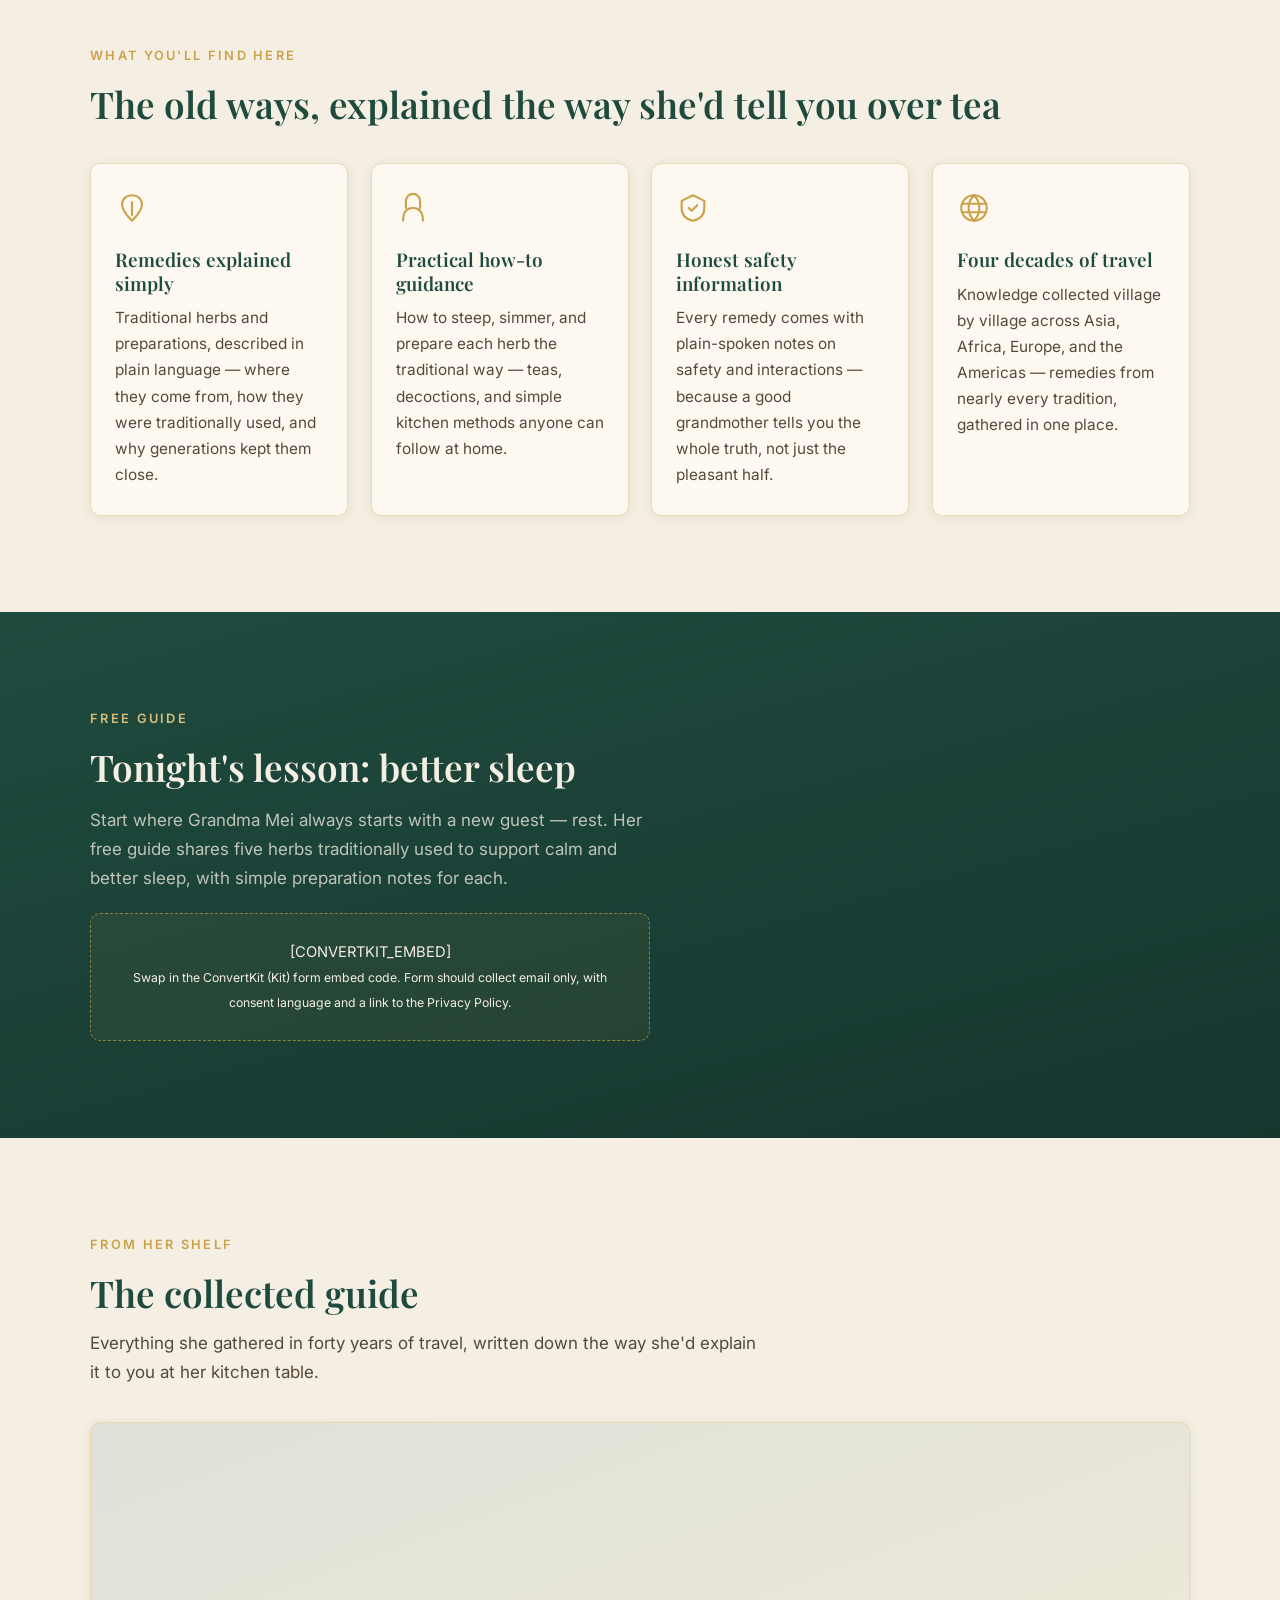
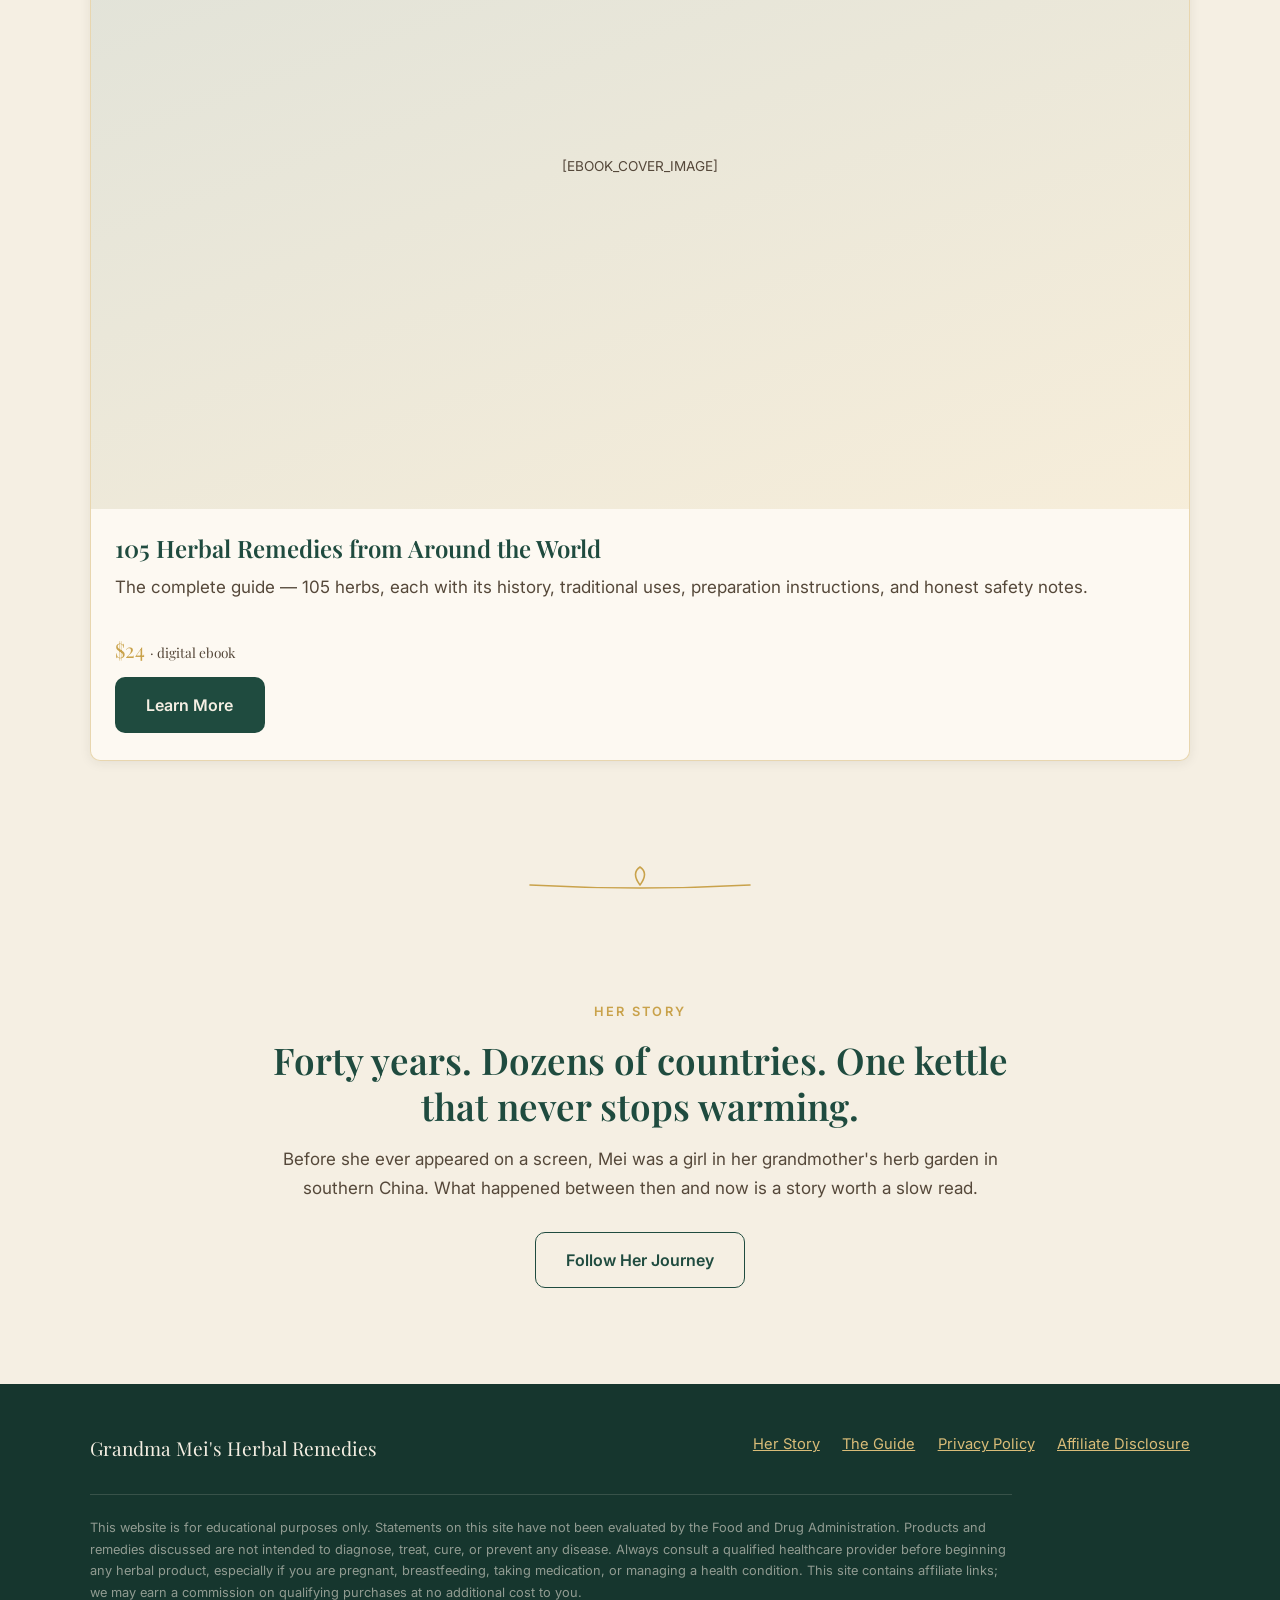
==== commit e7fdd11c: "Update index.html" ====
--- a/index.html
+++ b/index.html
@@ -60,12 +60,10 @@
               <path d="M41 85 C 35 71, 47 61, 40 46 C 35 36, 44 27, 40 14"/>
             </svg>
             <div class="portrait-frame">
-                   <img src="images/grandmamei.png"
+                   <img src="images/grandmamei1.png"
                         alt="Grandma Mei, an elderly Chinese herbalist in a jade green silk robe, seated in her warmly lit home apothecary surrounded by hanging dried herbs and ceramic jars."
                         width="800" height="1000"> -->
               <div class="portrait-placeholder">
-                <strong>[GRANDMA_MEI_HERO_IMAGE]</strong>
-                <span>4:5 portrait — jade green robe variant recommended here</span>
               </div>
             </div>
           </div>
